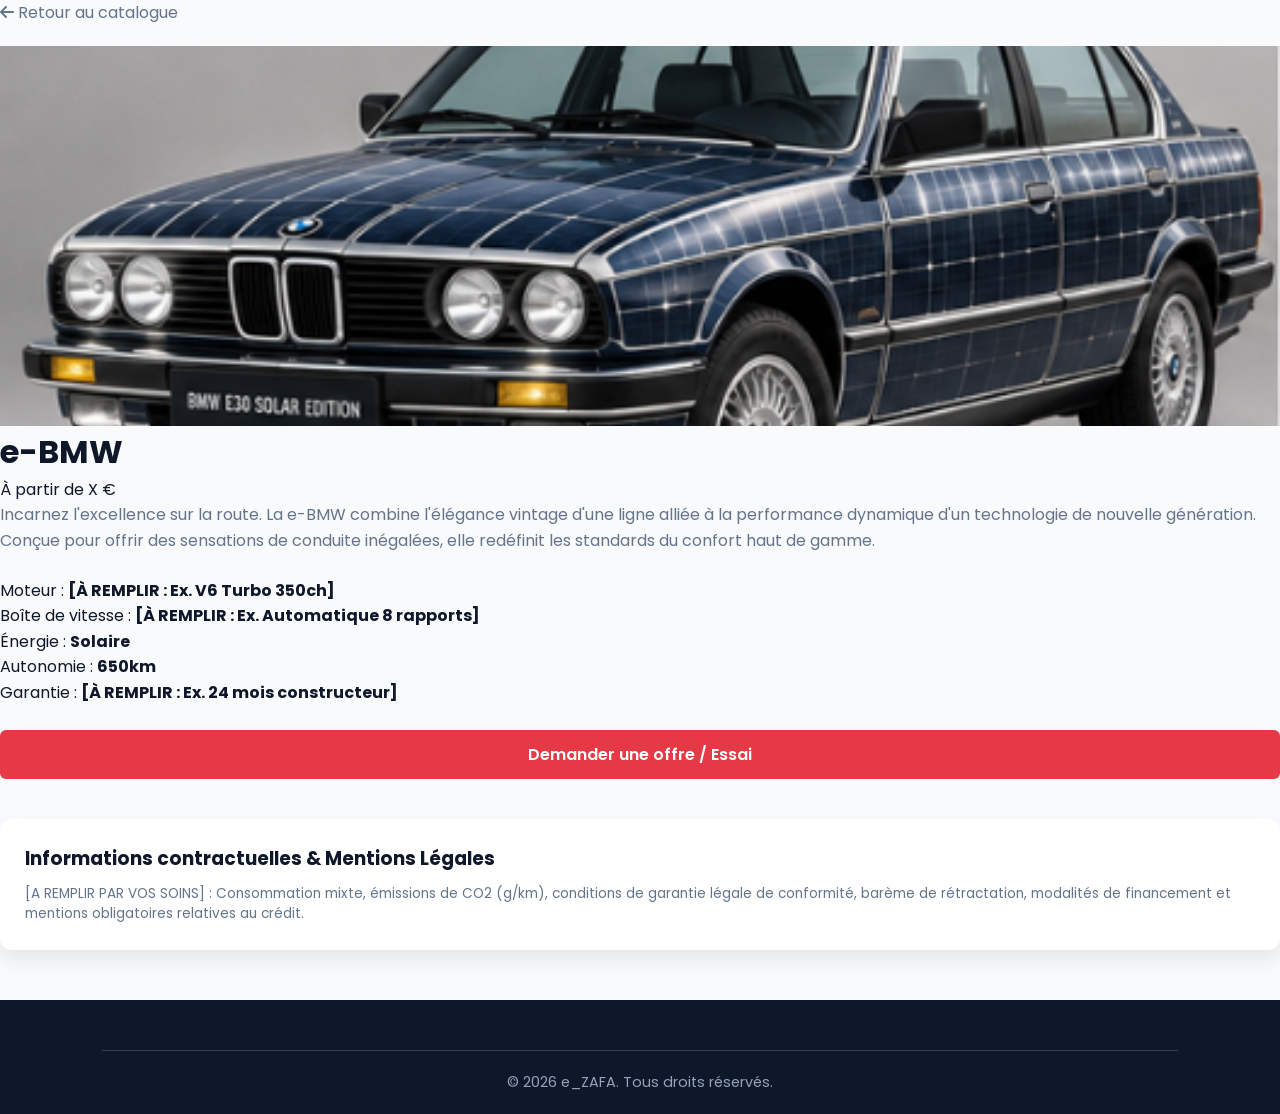
==== pages/BMW.html @ 246889a6 "Add files via upload" ====
<!DOCTYPE html>
<html lang="fr">
<head>
    <meta charset="UTF-8">
    <meta name="viewport" content="width=device-width, initial-scale=1.0">
    <title>e-BMW from e_ZAFA</title>
    <link href="https://fonts.googleapis.com/css2?family=Poppins:wght@300;400;500;600;700&display=swap" rel="stylesheet">
    <link rel="stylesheet" href="https://cdnjs.cloudflare.com/ajax/libs/font-awesome/6.4.0/css/all.min.css">
    <link rel="stylesheet" href="../deco.css">
    <link rel="icon" href="../img/logo.png">
</head>
<body>



    <!-- Page Fiche Produit -->
    <main class="container">
        <a href="../e_ZAFA.html#catalogue" style="display:inline-block; margin-bottom: 20px; color: var(--gray-color); text-decoration: none;">
            <i class="fa-solid fa-arrow-left"></i> Retour au catalogue
        </a>

        <div class="vehicle-detail">
            <div class="car-img-container" style="height: 380px;">
                <img src="../img/car 1.png" alt="Berline Luxe Sport">
            </div>

            <div class="detail-content">
                <h1>e-BMW</h1>
                <div class="detail-price">À partir de X €</div>

                <p style="margin-bottom: 1.5rem; color: #64748b;">
                    Incarnez l'excellence sur la route. La e-BMW combine l'élégance vintage d'une ligne alliée à la performance dynamique d'un technologie de nouvelle génération. Conçue pour offrir des sensations de conduite inégalées, elle redéfinit les standards du confort haut de gamme.
                </p>

                <ul class="specs">
                    <li><span>Moteur :</span> <strong>[À REMPLIR : Ex. V6 Turbo 350ch]</strong></li>
                    <li><span>Boîte de vitesse :</span> <strong>[À REMPLIR : Ex. Automatique 8 rapports]</strong></li>
                    <li><span>Énergie :</span> <strong>Solaire</strong></li>
                    <li><span>Autonomie :</span> <strong>650km</strong></li>
                    <li><span>Garantie :</span> <strong>[À REMPLIR : Ex. 24 mois constructeur]</strong></li>
                </ul>

                <a href="resa.html#contact" class="btn-primary" style="display: block; text-align: center; margin-top: 1.5rem;">
                    Demander une offre / Essai
                </a>
            </div>
        </div>

        <!-- Mentions / Infos Contractuelles -->
        <section style="margin-top: 40px; background: white; padding: 25px; border-radius: 12px; box-shadow: var(--card-shadow);">
            <h3>Informations contractuelles & Mentions Légales</h3>
            <p style="font-size: 0.85rem; color: var(--gray-color); margin-top: 10px; line-height: 1.5;">
                [A REMPLIR PAR VOS SOINS] : Consommation mixte, émissions de CO2 (g/km), conditions de garantie légale de conformité, barème de rétractation, modalités de financement et mentions obligatoires relatives au crédit.
            </p>
        </section>
    </main>

    <!-- Footer -->
    <footer>
        <div class="footer-bottom">
            <p>&copy; 2026 e_ZAFA. Tous droits réservés.</p>
        </div>
    </footer>

</body>
</html>
---- deco.css ----
/* --- RESET ET VARIABLES DE BASE --- */
* {
    margin: 0;
    padding: 0;
    box-sizing: border-box;
    font-family: 'Poppins', sans-serif;
}

:root {
    --primary-color: #e63946;
    --secondary-color: #1d3557;
    --dark-color: #0f172a;
    --light-color: #f8fafc;
    --gray-color: #64748b;
    --card-shadow: 0 10px 20px rgba(0,0,0,0.08);
}

body {
    background-color: var(--light-color);
    color: var(--dark-color);
    line-height: 1.6;
}

/* --- EN-TÊTE / NAVIGATION --- */
header {
    background: #ffffff;
    display: flex;
    justify-content: space-between;
    align-items: center;
    padding: 1rem 8%;
    box-shadow: 0 2px 10px rgba(0,0,0,0.05);
    position: sticky;
    top: 0;
    z-index: 1000;
}

.logo {
    font-size: 1.6rem;
    font-weight: 700;
    color: var(--secondary-color);
    display: flex;
    align-items: center;
    gap: 8px;
}

.logo img {
    width: 45px;
    height: auto;
    object-fit: contain;
}

nav ul.nav-links {
    display: flex;
    list-style: none;
    gap: 1.5rem;
    align-items: center;
}

nav a {
    text-decoration: none;
    color: var(--dark-color);
    font-weight: 500;
    transition: color 0.3s;
}

nav a:hover {
    color: var(--primary-color);
}

/* --- MENU DÉROULANT (NAV) --- */
.nav-item {
    position: relative;
}

.nav-link {
    display: flex;
    align-items: center;
    gap: 6px;
    padding: 0.5rem 0;
}

.arrow {
    border: solid var(--dark-color);
    border-width: 0 2px 2px 0;
    display: inline-block;
    padding: 3px;
    transform: rotate(45deg);
    transition: transform 0.3s;
}

.nav-item:hover .arrow {
    transform: rotate(-135deg);
    border-color: var(--primary-color);
}

.dropdown-menu {
    display: none;
    position: absolute;
    top: 100%;
    left: 50%;
    transform: translateX(-50%);
    background-color: #ffffff;
    width: 80vw;
    max-width: 850px;
    padding: 1.5rem;
    box-shadow: 0 15px 25px rgba(0, 0, 0, 0.15);
    border-radius: 0 0 12px 12px;
    z-index: 1000;
}

.nav-item:hover .dropdown-menu {
    display: block;
}

.dropdown-grid {
    display: grid;
    grid-template-columns: repeat(auto-fit, minmax(220px, 1fr));
    gap: 1.2rem;
}

.vehicle-card {
    background-color: #fff;
    border: 1px solid #e2e8f0;
    border-radius: 8px;
    overflow: hidden;
    text-decoration: none;
    color: inherit;
    transition: transform 0.3s, box-shadow 0.3s;
    display: flex;
    flex-direction: column;
}

.vehicle-card:hover {
    transform: translateY(-5px);
    box-shadow: var(--card-shadow);
}

/* Emplacement image sans image par défaut */
.img-placeholder, .car-img-container {
    width: 100%;
    height: 150px;
    background-color: #e2e8f0;
    display: flex;
    align-items: center;
    justify-content: center;
    position: relative;
    overflow: hidden;
}

.img-placeholder img, .car-img-container img {
    width: 100%;
    height: 100%;
    object-fit: cover;
}

/* Cache les balises img si pas de source */
img[src=""], img:not([src]) {
    opacity: 0;
}

.vehicle-info {
    padding: 1rem;
    display: flex;
    flex-direction: column;
    gap: 0.4rem;
}

.vehicle-title {
    font-size: 1rem;
    font-weight: 700;
    color: var(--dark-color);
}

.vehicle-price {
    color: var(--primary-color);
    font-weight: 600;
    font-size: 0.9rem;
}

.btn-view {
    margin-top: 0.5rem;
    background-color: var(--secondary-color);
    color: #fff;
    text-align: center;
    padding: 0.4rem;
    border-radius: 6px;
    font-size: 0.85rem;
    transition: background 0.3s;
}

.vehicle-card:hover .btn-view {
    background-color: var(--primary-color);
}

/* --- SECTION HÉRO --- */
.hero {
    background: linear-gradient(rgba(15, 23, 42, 0.75), rgba(15, 23, 42, 0.75));
    height: 60vh;
    display: flex;
    align-items: center;
    justify-content: center;
    text-align: center;
    color: #ffffff;
    padding: 0 20px;
}

.hero-content h1 {
    font-size: 2.8rem;
    margin-bottom: 1rem;
}

.hero-content p {
    font-size: 1.1rem;
    margin-bottom: 2rem;
    color: #cbd5e1;
}

.btn-primary {
    background-color: var(--primary-color);
    color: white;
    padding: 12px 30px;
    text-decoration: none;
    border-radius: 6px;
    font-weight: 600;
    transition: background 0.3s;
    display: inline-block;
}

.btn-primary:hover {
    background-color: #c5222f;
}

/* --- CATALOGUE / CARROUSEL --- */
.catalog-section {
    padding: 50px 8%;
}

.catalog-section h2 {
    font-size: 2.2rem;
    text-align: center;
    color: var(--secondary-color);
}

.subtitle {
    text-align: center;
    color: var(--gray-color);
    margin-bottom: 30px;
}

.carousel-container {
    position: relative;
    display: flex;
    align-items: center;
    max-width: 1200px;
    margin: 0 auto;
}

.carousel-track-container {
    overflow: hidden;
    width: 100%;
    padding: 10px 0;
}

.carousel-track {
    display: flex;
    gap: 20px;
    transition: transform 0.4s ease-in-out;
}

.car-card {
    min-width: calc(33.333% - 14px);
    background: white;
    border-radius: 10px;
    overflow: hidden;
    box-shadow: var(--card-shadow);
    transition: transform 0.3s;
}

.car-card:hover {
    transform: translateY(-5px);
}

.badge {
    position: absolute;
    top: 12px;
    right: 12px;
    background-color: var(--primary-color);
    color: white;
    padding: 4px 10px;
    border-radius: 20px;
    font-size: 0.75rem;
    font-weight: 600;
    z-index: 2;
}

.car-info {
    padding: 20px;
}

.car-title {
    font-size: 1.2rem;
    font-weight: 600;
    margin-bottom: 8px;
}

.car-specs {
    display: flex;
    justify-content: space-between;
    color: var(--gray-color);
    font-size: 0.85rem;
    margin-bottom: 15px;
    border-bottom: 1px solid #e2e8f0;
    padding-bottom: 12px;
}

.car-price-row {
    display: flex;
    justify-content: space-between;
    align-items: center;
}

.car-price {
    font-size: 1.3rem;
    font-weight: 700;
    color: var(--secondary-color);
}

.btn-details {
    color: var(--primary-color);
    font-weight: 600;
    text-decoration: none;
    display: flex;
    align-items: center;
    gap: 5px;
    font-size: 0.9rem;
}

.carousel-btn {
    background-color: white;
    border: 1px solid #e2e8f0;
    border-radius: 50%;
    width: 45px;
    height: 45px;
    cursor: pointer;
    box-shadow: var(--card-shadow);
    z-index: 10;
    transition: background 0.3s;
}

.carousel-btn:hover {
    background-color: var(--primary-color);
    color: white;
}

.prev-btn {
    margin-right: 15px;
}

.next-btn {
    margin-left: 15px;
}

/* --- FOOTER --- */
footer {
    background-color: var(--dark-color);
    color: white;
    padding: 50px 8% 20px 8%;
    margin-top: 50px;
}

.footer-container {
    display: grid;
    grid-template-columns: repeat(auto-fit, minmax(250px, 1fr));
    gap: 40px;
    margin-bottom: 40px;
}

.footer-col h4 {
    margin-bottom: 20px;
    position: relative;
    padding-bottom: 10px;
}

.footer-col h4::after {
    content: '';
    position: absolute;
    left: 0;
    bottom: 0;
    width: 40px;
    height: 2px;
    background-color: var(--primary-color);
}

.footer-col p {
    color: #94a3b8;
    margin-bottom: 10px;
}

.footer-bottom {
    text-align: center;
    border-top: 1px solid #334155;
    padding-top: 20px;
    color: #94a3b8;
    font-size: 0.9rem;
}

/* --- RESPONSIVE MOBILE --- */
@media (max-width: 900px) {
    .car-card {
        min-width: calc(50% - 10px);
    }
}

@media (max-width: 600px) {
    header {
        flex-direction: column;
        gap: 15px;
    }

    .car-card {
        min-width: 100%;
    }

    .carousel-btn {
        display: none;
    }

    .carousel-track-container {
        overflow-x: auto;
    }
}
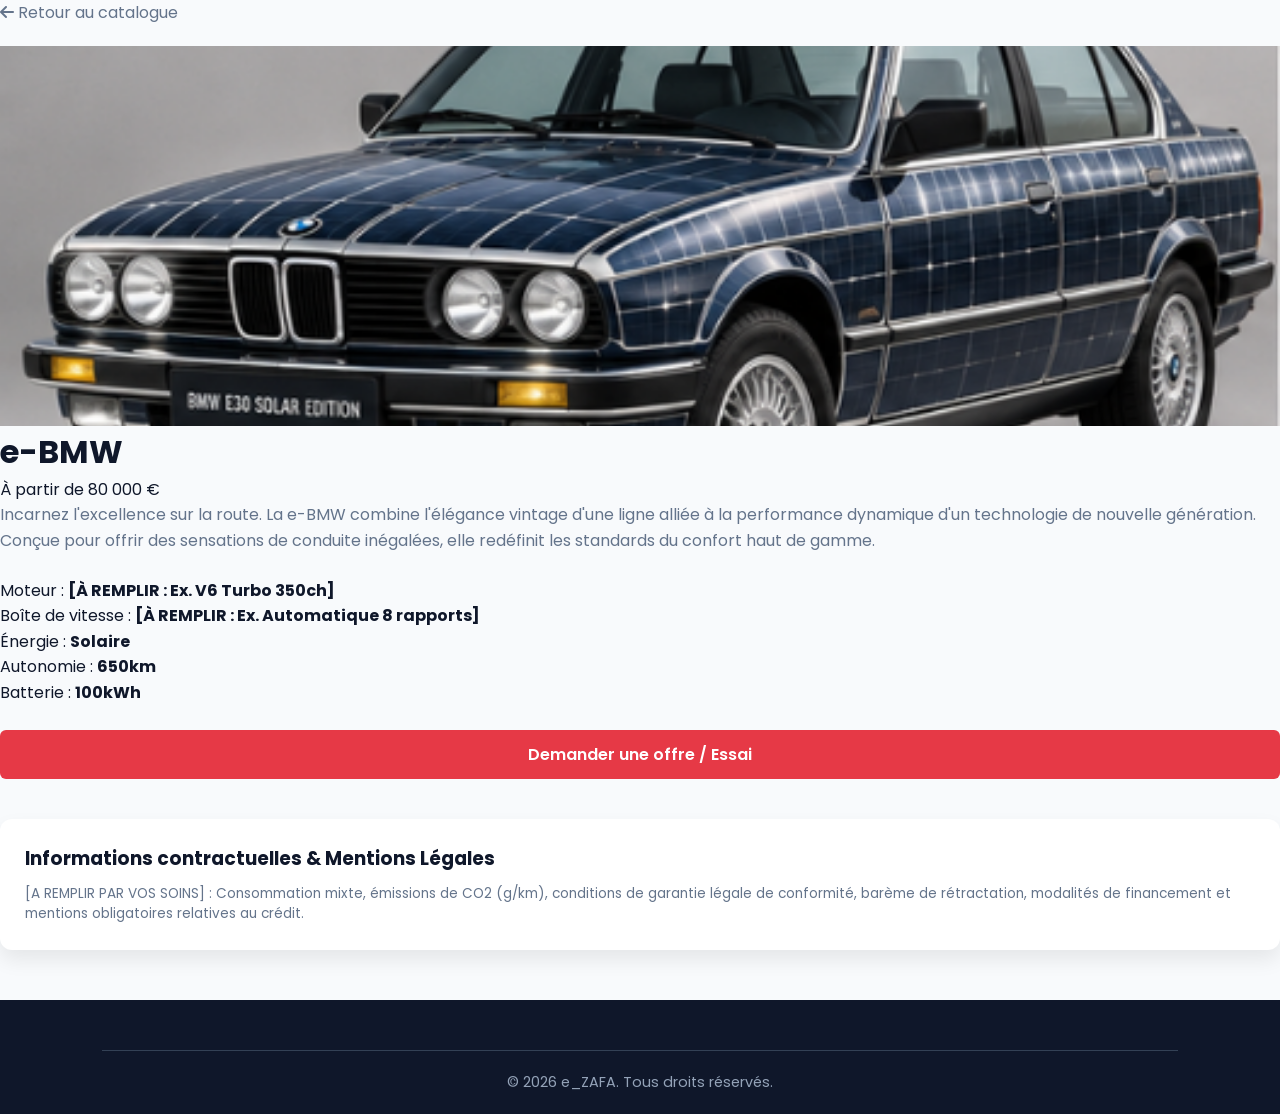
==== commit 90aff085: "Update BMW.html" ====
--- a/pages/BMW.html
+++ b/pages/BMW.html
@@ -26,7 +26,7 @@
 
             <div class="detail-content">
                 <h1>e-BMW</h1>
-                <div class="detail-price">À partir de X €</div>
+                <div class="detail-price">À partir de 80 000 €</div>
 
                 <p style="margin-bottom: 1.5rem; color: #64748b;">
                     Incarnez l'excellence sur la route. La e-BMW combine l'élégance vintage d'une ligne alliée à la performance dynamique d'un technologie de nouvelle génération. Conçue pour offrir des sensations de conduite inégalées, elle redéfinit les standards du confort haut de gamme.
@@ -37,7 +37,7 @@
                     <li><span>Boîte de vitesse :</span> <strong>[À REMPLIR : Ex. Automatique 8 rapports]</strong></li>
                     <li><span>Énergie :</span> <strong>Solaire</strong></li>
                     <li><span>Autonomie :</span> <strong>650km</strong></li>
-                    <li><span>Garantie :</span> <strong>[À REMPLIR : Ex. 24 mois constructeur]</strong></li>
+                    <li><span>Batterie :</span> <strong>100kWh</strong></li>
                 </ul>
 
                 <a href="resa.html#contact" class="btn-primary" style="display: block; text-align: center; margin-top: 1.5rem;">
@@ -63,4 +63,4 @@
     </footer>
 
 </body>
-</html>+</html>
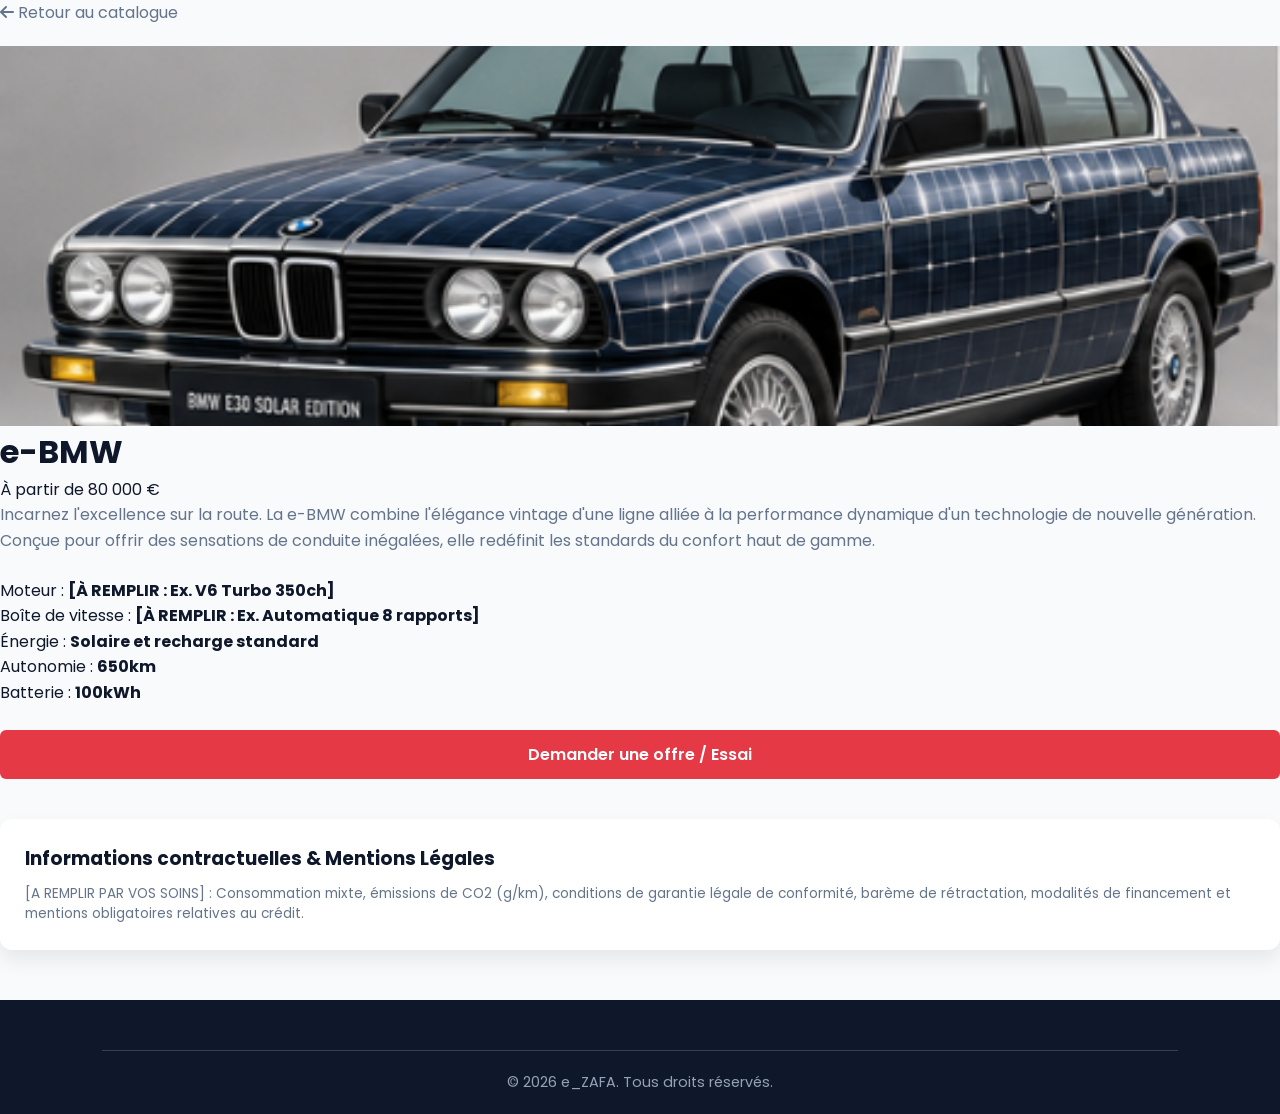
==== commit f762fbb6: "Update BMW.html" ====
--- a/pages/BMW.html
+++ b/pages/BMW.html
@@ -35,7 +35,7 @@
                 <ul class="specs">
                     <li><span>Moteur :</span> <strong>[À REMPLIR : Ex. V6 Turbo 350ch]</strong></li>
                     <li><span>Boîte de vitesse :</span> <strong>[À REMPLIR : Ex. Automatique 8 rapports]</strong></li>
-                    <li><span>Énergie :</span> <strong>Solaire</strong></li>
+                    <li><span>Énergie :</span> <strong>Solaire et recharge standard</strong></li>
                     <li><span>Autonomie :</span> <strong>650km</strong></li>
                     <li><span>Batterie :</span> <strong>100kWh</strong></li>
                 </ul>
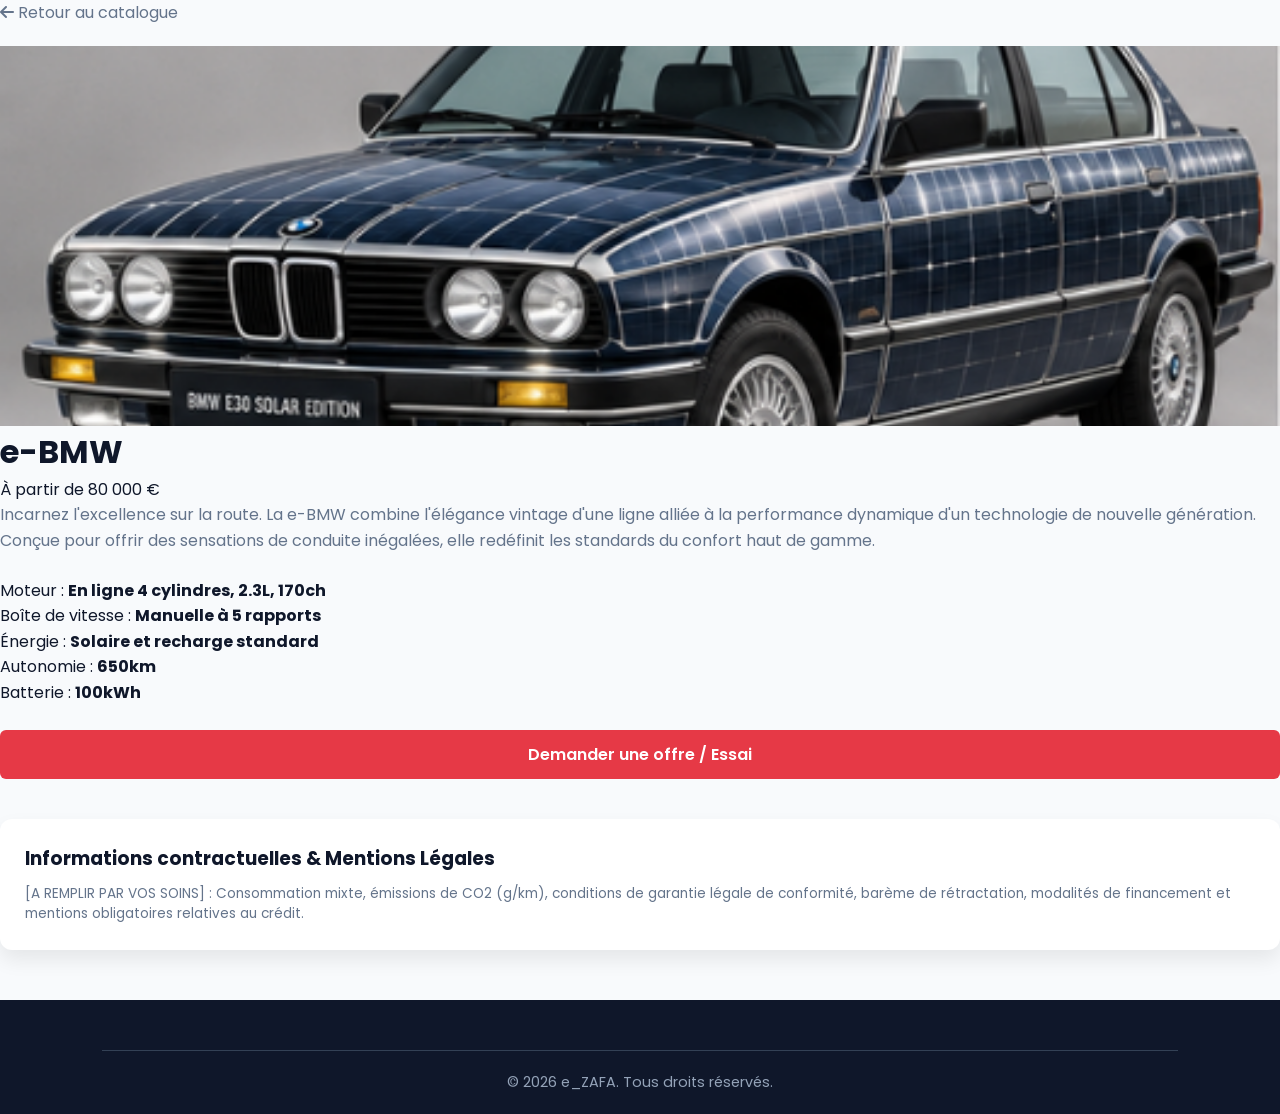
==== commit de3cdf4c: "Update BMW.html" ====
--- a/pages/BMW.html
+++ b/pages/BMW.html
@@ -15,7 +15,7 @@
 
     <!-- Page Fiche Produit -->
     <main class="container">
-        <a href="../e_ZAFA.html#catalogue" style="display:inline-block; margin-bottom: 20px; color: var(--gray-color); text-decoration: none;">
+        <a href="../index.html#catalogue" style="display:inline-block; margin-bottom: 20px; color: var(--gray-color); text-decoration: none;">
             <i class="fa-solid fa-arrow-left"></i> Retour au catalogue
         </a>
 
@@ -33,8 +33,8 @@
                 </p>
 
                 <ul class="specs">
-                    <li><span>Moteur :</span> <strong>[À REMPLIR : Ex. V6 Turbo 350ch]</strong></li>
-                    <li><span>Boîte de vitesse :</span> <strong>[À REMPLIR : Ex. Automatique 8 rapports]</strong></li>
+                    <li><span>Moteur :</span> <strong>En ligne 4 cylindres, 2.3L, 170ch</strong></li>
+                    <li><span>Boîte de vitesse :</span> <strong>Manuelle à 5 rapports</strong></li>
                     <li><span>Énergie :</span> <strong>Solaire et recharge standard</strong></li>
                     <li><span>Autonomie :</span> <strong>650km</strong></li>
                     <li><span>Batterie :</span> <strong>100kWh</strong></li>
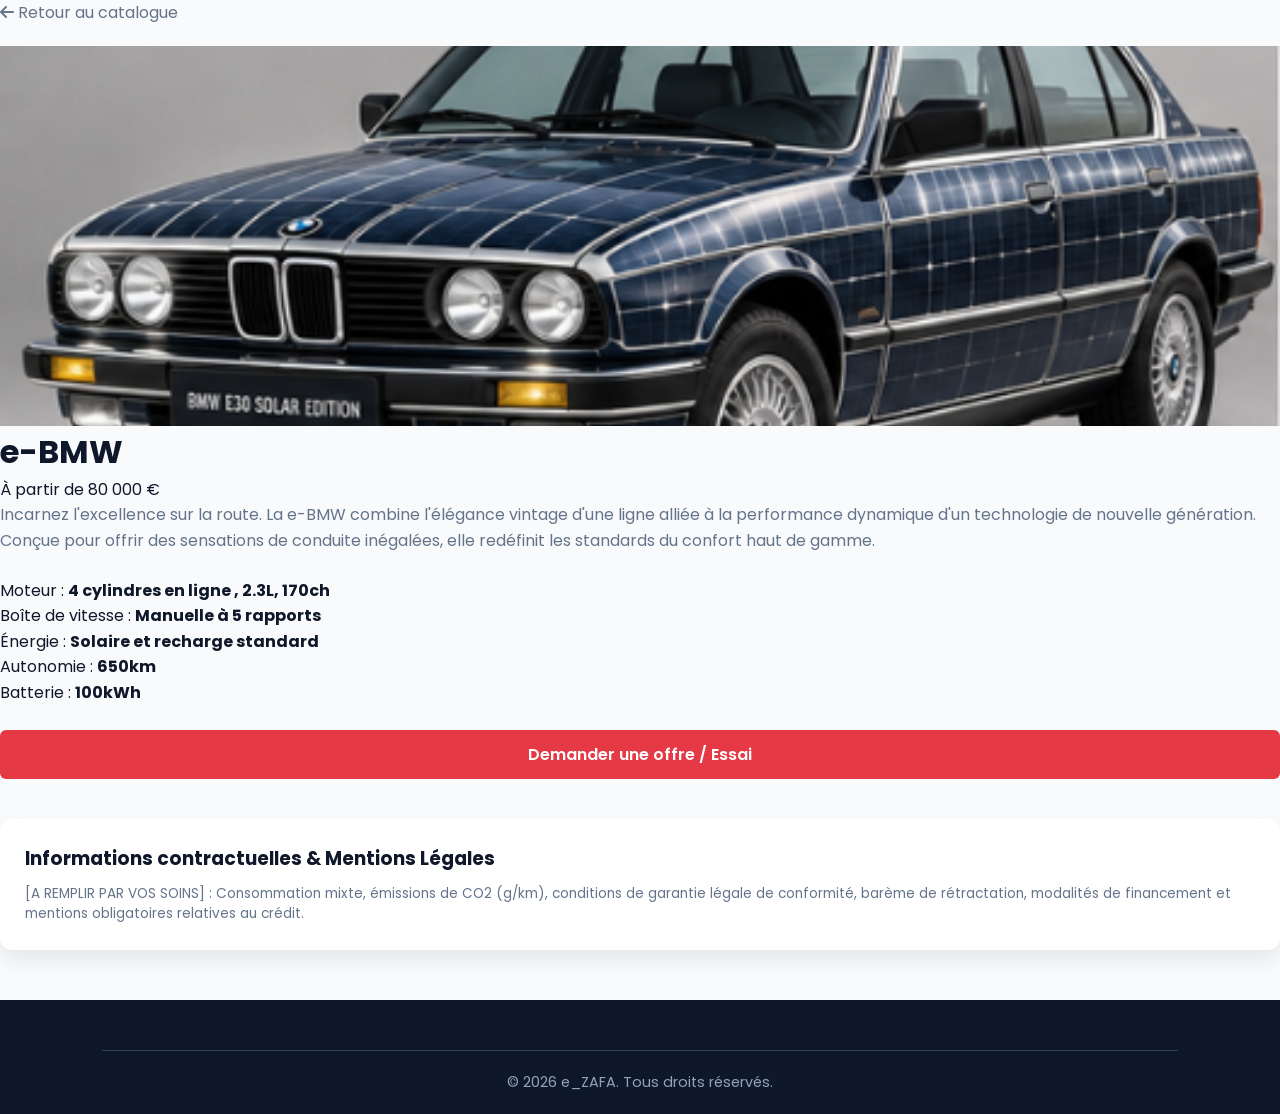
==== commit 7ef6f7de: "Update BMW.html" ====
--- a/pages/BMW.html
+++ b/pages/BMW.html
@@ -33,7 +33,7 @@
                 </p>
 
                 <ul class="specs">
-                    <li><span>Moteur :</span> <strong>En ligne 4 cylindres, 2.3L, 170ch</strong></li>
+                    <li><span>Moteur :</span> <strong>4 cylindres en ligne , 2.3L, 170ch</strong></li>
                     <li><span>Boîte de vitesse :</span> <strong>Manuelle à 5 rapports</strong></li>
                     <li><span>Énergie :</span> <strong>Solaire et recharge standard</strong></li>
                     <li><span>Autonomie :</span> <strong>650km</strong></li>
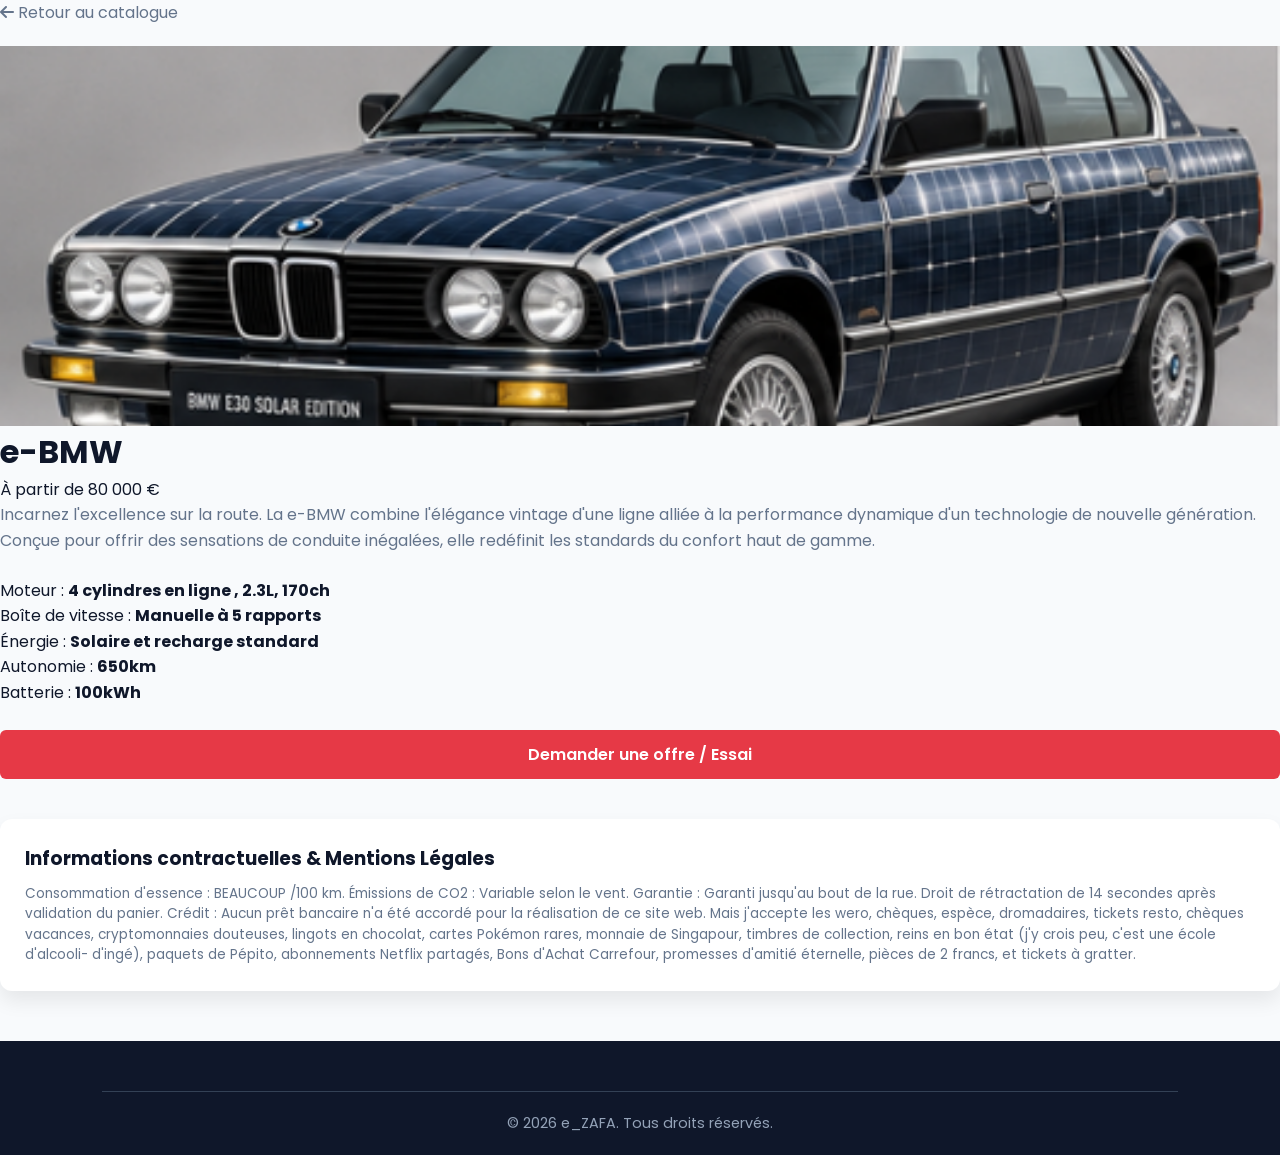
==== commit 7ecff19f: "Update BMW.html" ====
--- a/pages/BMW.html
+++ b/pages/BMW.html
@@ -50,7 +50,14 @@
         <section style="margin-top: 40px; background: white; padding: 25px; border-radius: 12px; box-shadow: var(--card-shadow);">
             <h3>Informations contractuelles & Mentions Légales</h3>
             <p style="font-size: 0.85rem; color: var(--gray-color); margin-top: 10px; line-height: 1.5;">
-                [A REMPLIR PAR VOS SOINS] : Consommation mixte, émissions de CO2 (g/km), conditions de garantie légale de conformité, barème de rétractation, modalités de financement et mentions obligatoires relatives au crédit.
+              Consommation d'essence : BEAUCOUP /100 km. Émissions de CO2 : Variable selon le vent.
+
+Garantie : Garanti jusqu'au bout de la rue. Droit de rétractation de 14 secondes après validation du panier.
+
+Crédit : Aucun prêt bancaire n'a été accordé pour la réalisation de ce site web. Mais j'accepte les wero, chèques, espèce, dromadaires, tickets resto, 
+         chèques vacances, cryptomonnaies douteuses, lingots en chocolat, cartes Pokémon rares, monnaie de Singapour, timbres de collection, 
+        reins en bon état (j'y crois peu, c'est une école d'alcooli- d'ingé), paquets de Pépito, abonnements Netflix partagés, 
+        Bons d'Achat Carrefour, promesses d'amitié éternelle, pièces de 2 francs, et tickets à gratter.   
             </p>
         </section>
     </main>
